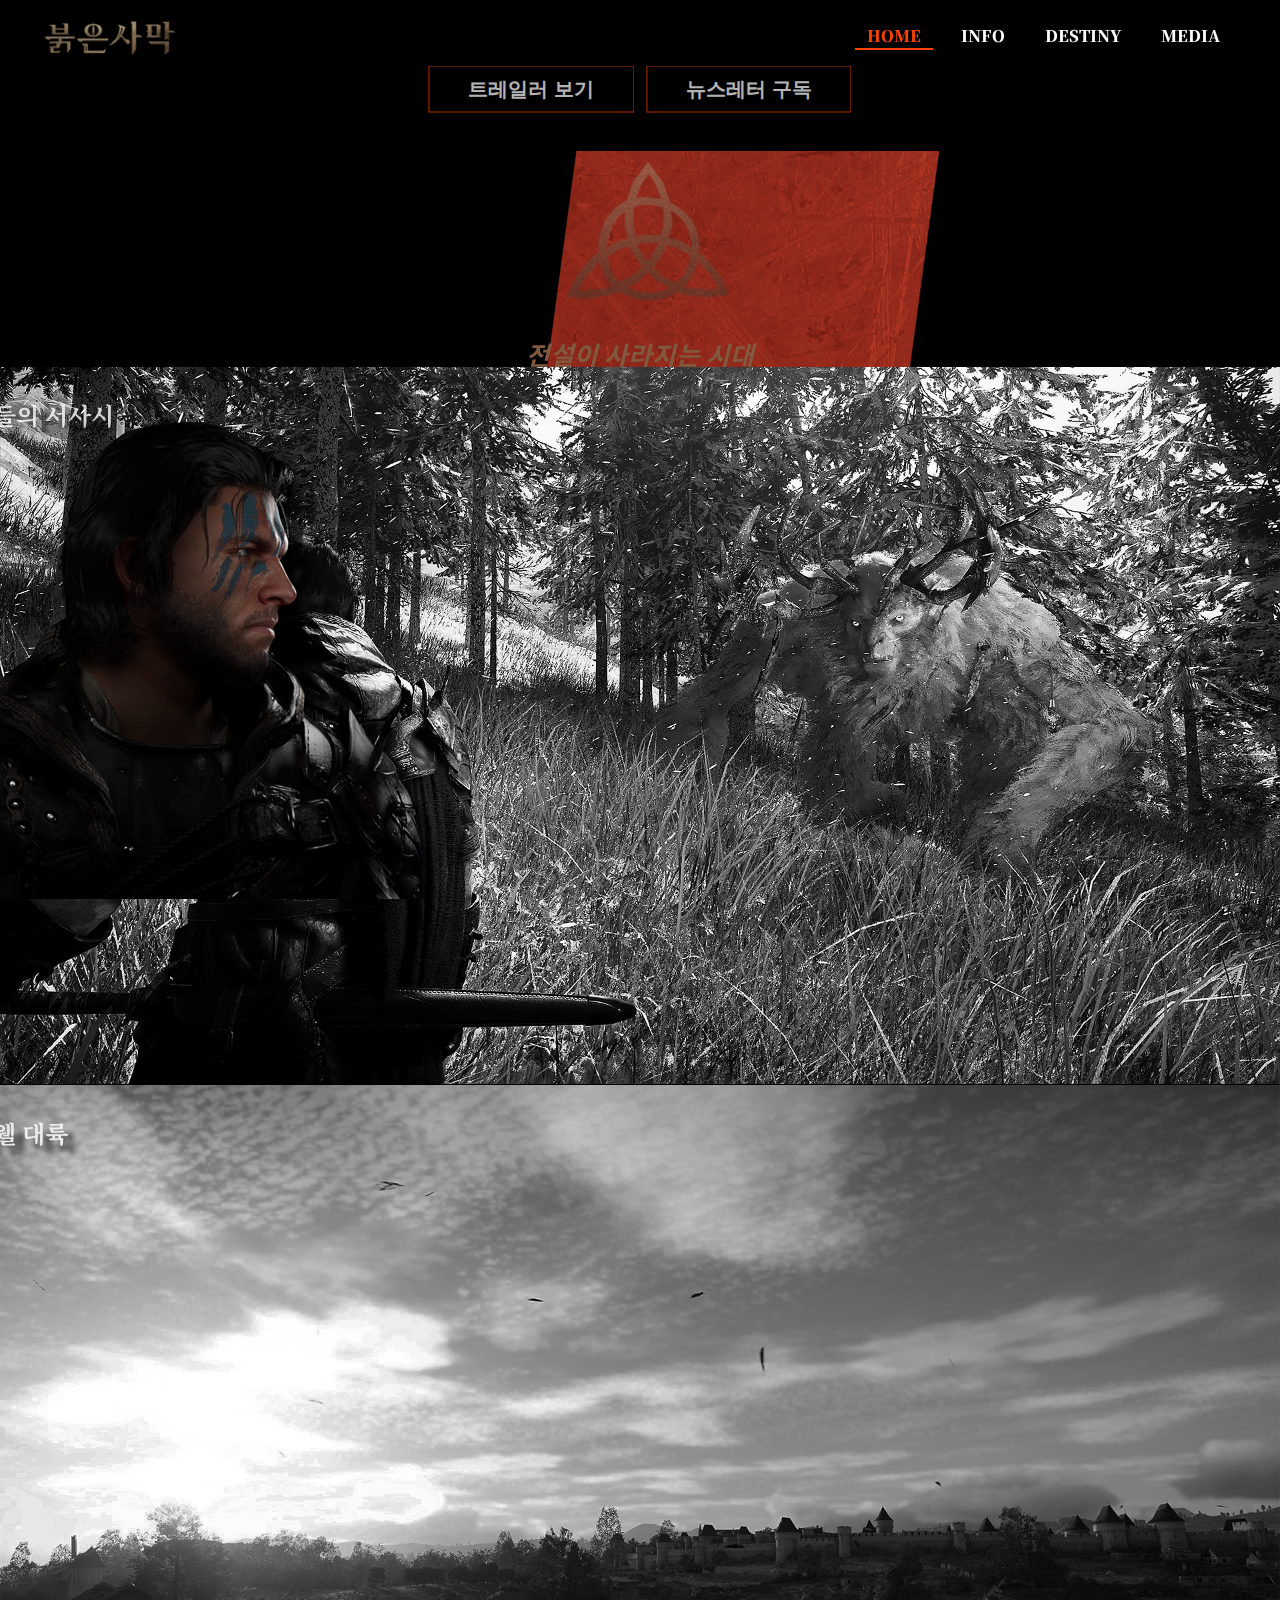
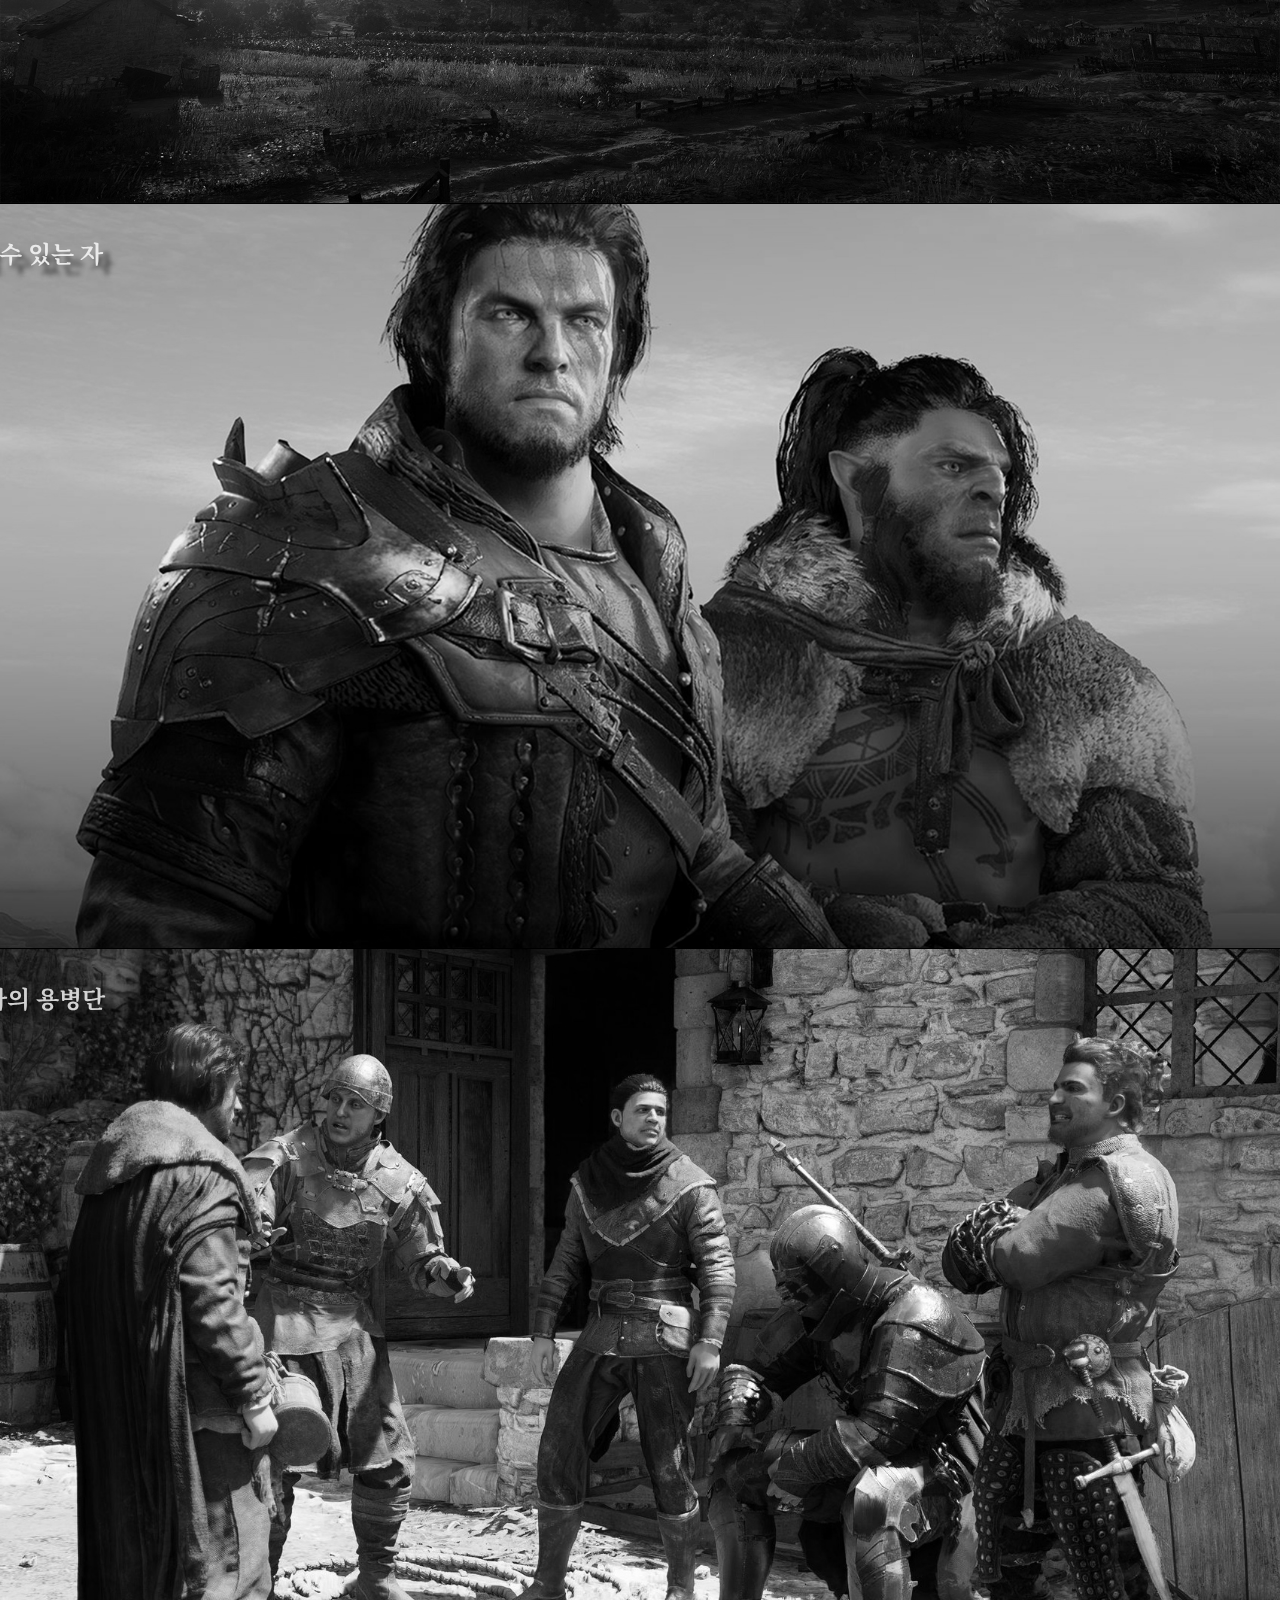
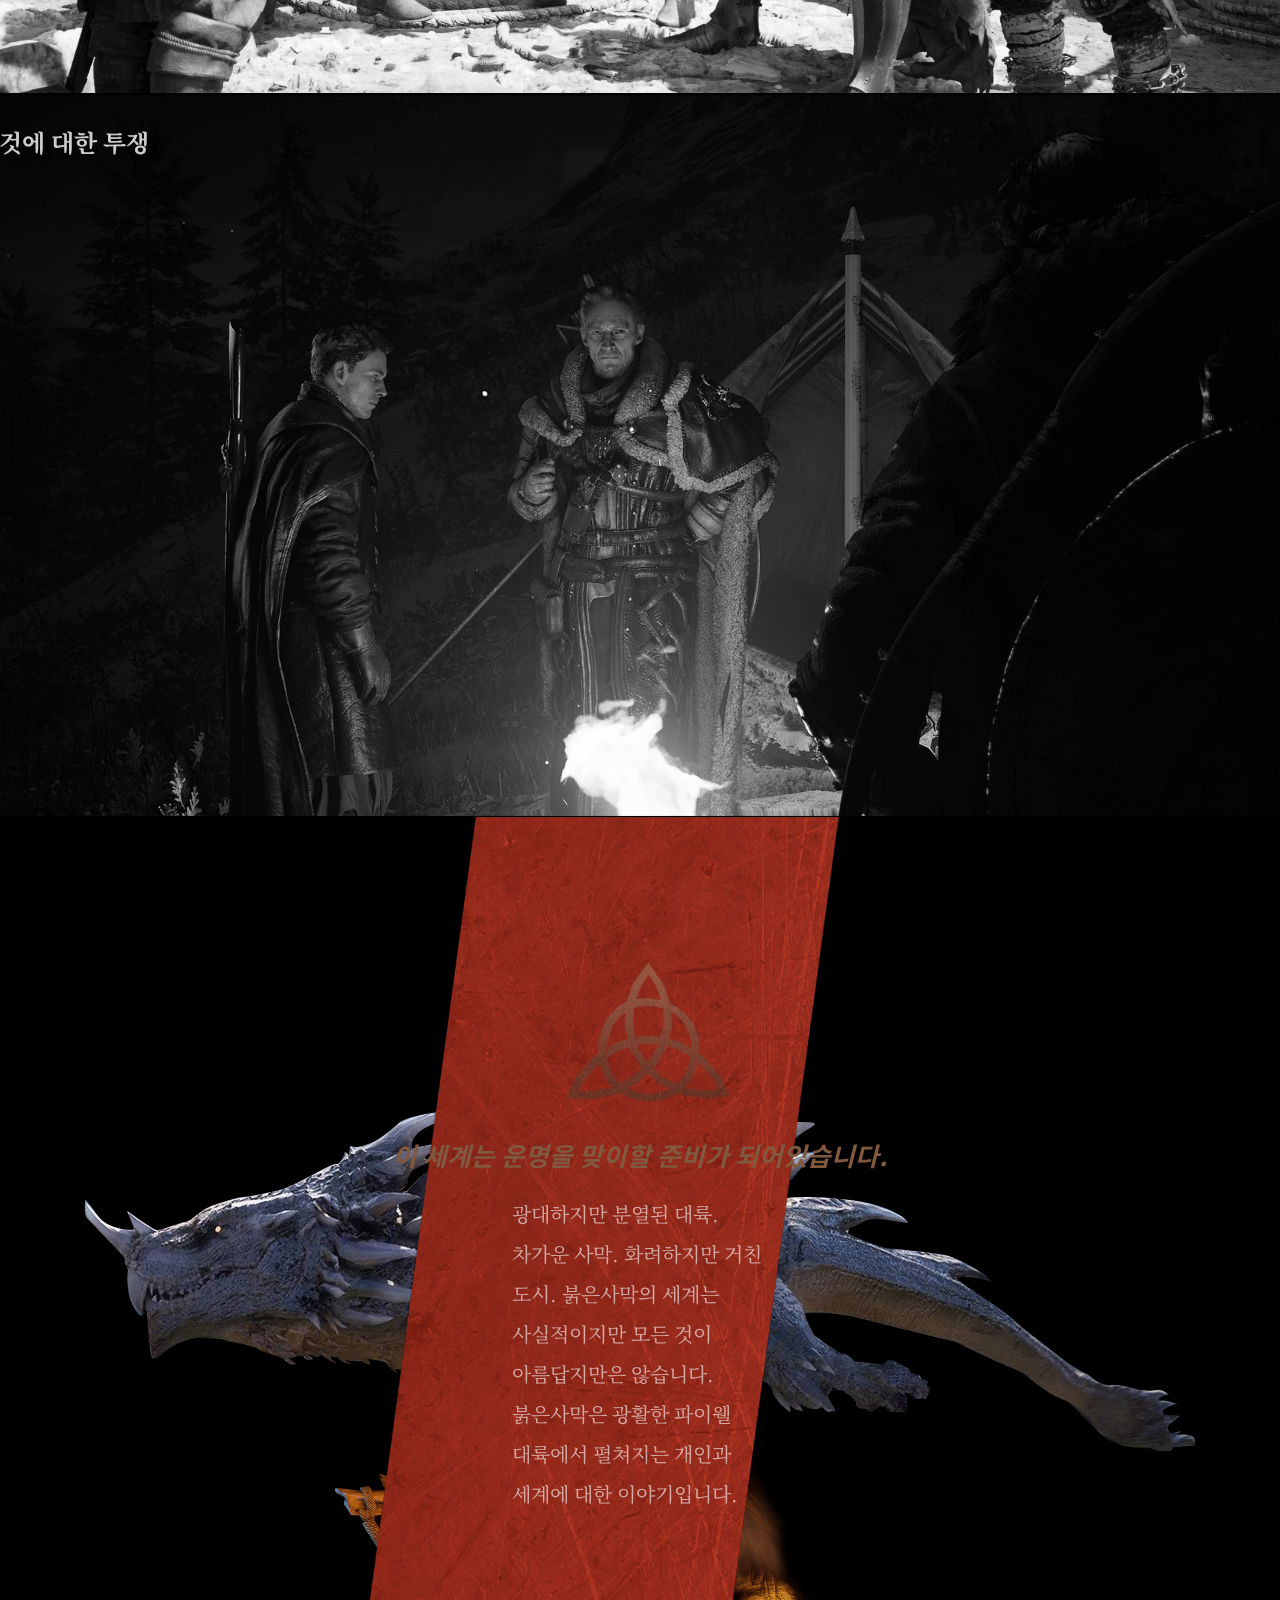
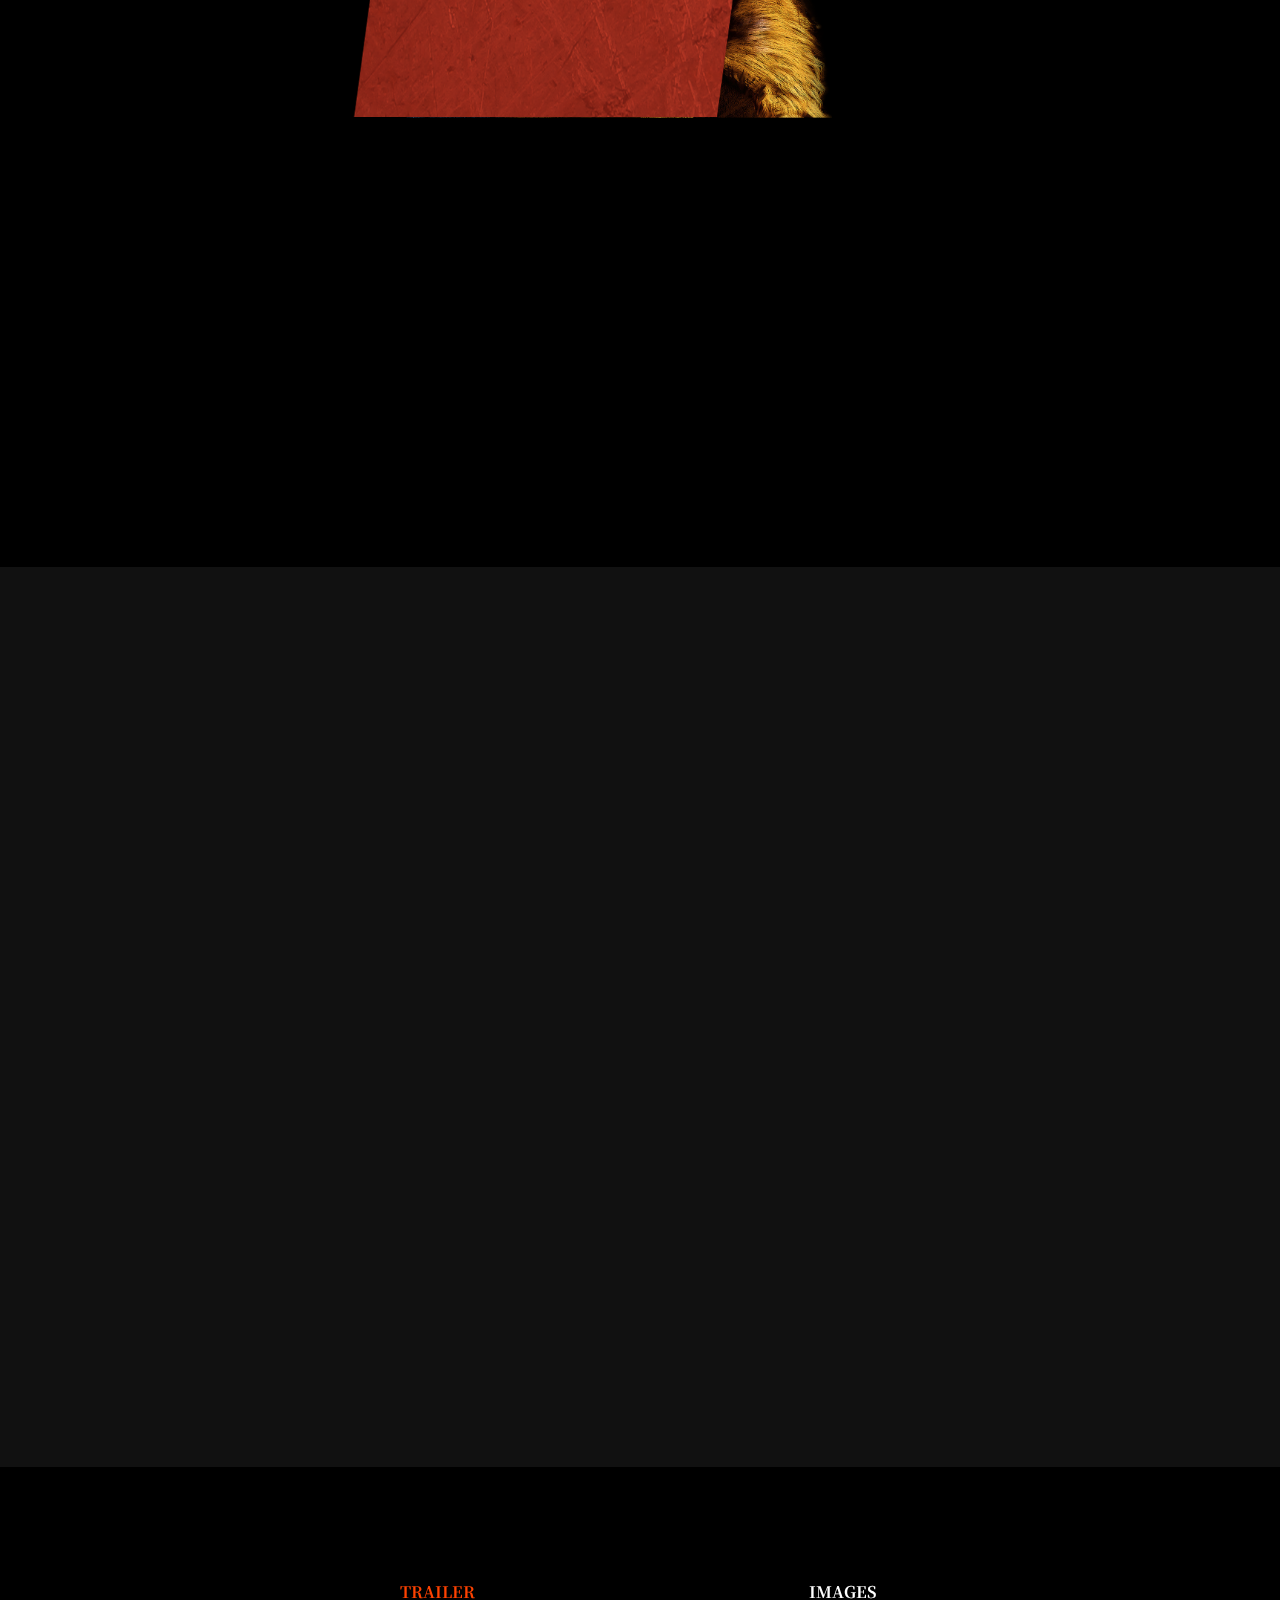
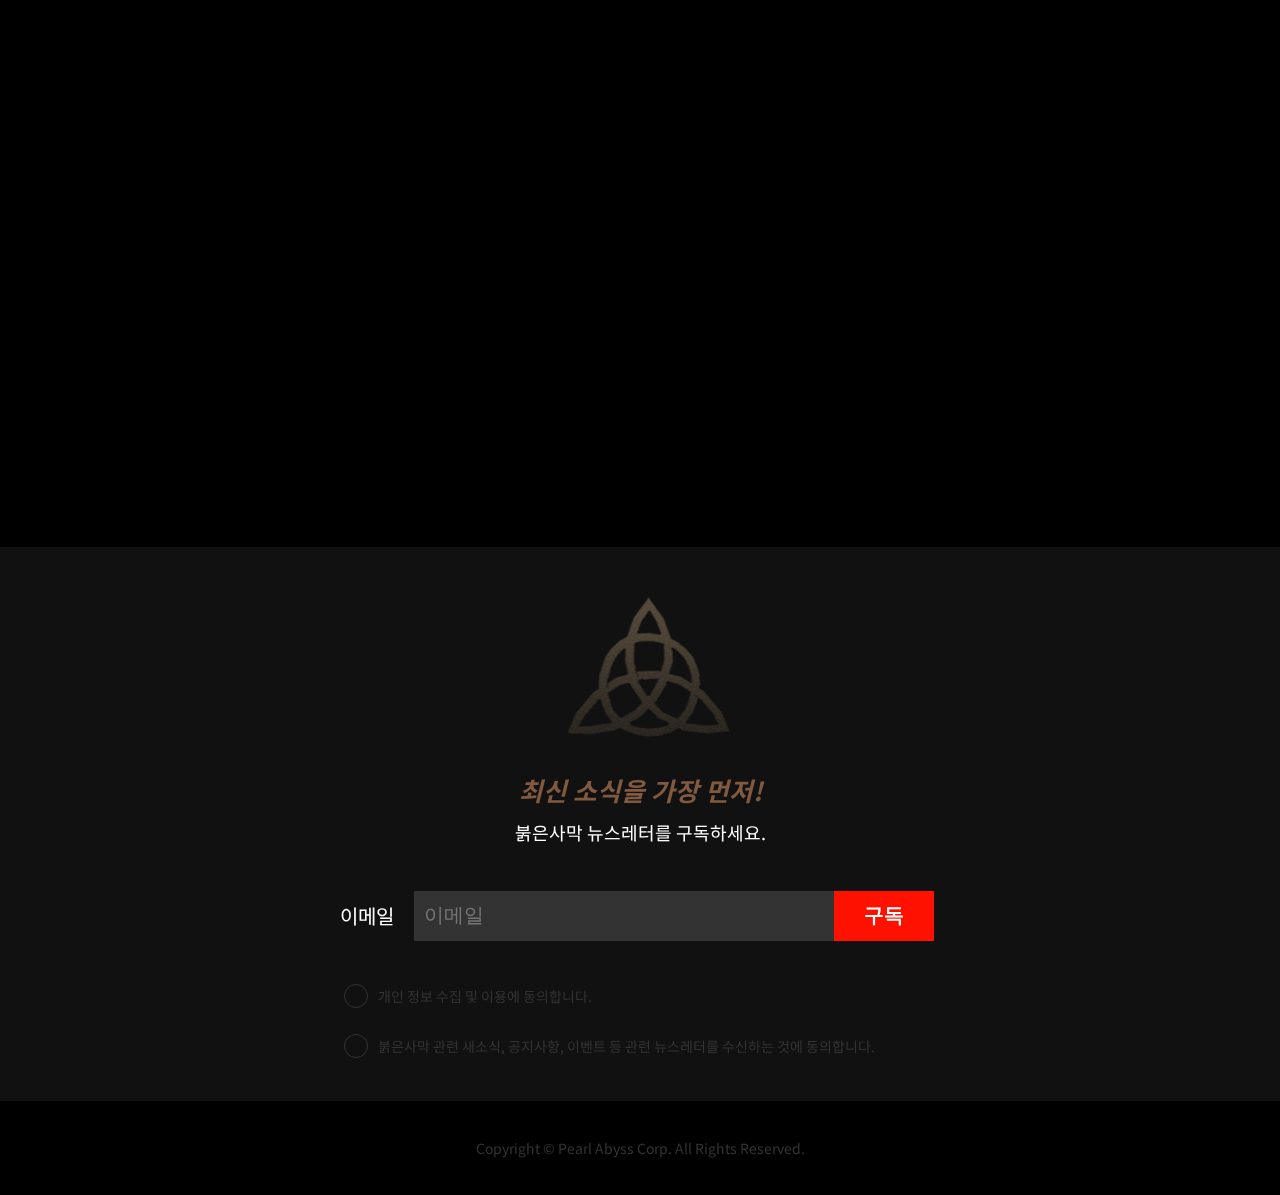
==== m_index.html @ 9a1550ad "Add files via upload" ====
<!DOCTYPE html>
<html lang="en">
<head>
  <meta charset="UTF-8">
  <meta http-equiv="X-UA-Compatible" content="IE=edge">
  <meta name="viewport" content="width=device-width, initial-scale=1.0">
  <title>Document</title>
  <link rel="stylesheet" href="css/reset.css" />
  <link rel="stylesheet" href="css/gamestyle.css">
  <link rel="stylesheet" href="css/slick.css">
  <script src="js/jquery-3.5.1.min.js"></script>
  <script src="js/slick.min.js"></script>
  <script src="js/mainsilde.js"></script>
</head>

<body>
  <nav id="navbar">
    <div class="inner mobile">
      <div class="navbar__logo">
        <img src="images/logo1.png" alt="">
      </div>
      <ul class="navbar__menu">
        <li class="navbar__menu__item active" data-link="#div1">HOME</li>
        <li class="navbar__menu__item" data-link="#wrapper">INFO</li>
        <li class="navbar__menu__item" data-link="#div2">DESTINY</li>
        <li class="navbar__menu__item" data-link="#div3">MEDIA</li>
      </ul>
    </div>
    <a href="javascript:click()" class="navbar__toggle">
      <span>메뉴</span>
    </a>
    <div class="nav_wall"></div>
  </nav>
  <section class="visual" id="div1">
    <div class="mainvideo_p">
    <video class="mainvideo" loop autoplay muted playsinline data-autoplay data-keepplaying>
      <source src="images/mainvideo.mp4" type="video/mp4" />
    </video>
    <div class="button_p">
      <button class="moviebutton"data-link="#movie">트레일러 보기</button>
      <button>뉴스레터 구독</button>
    </div>
  </div>
  </section>
  <section class="slide_section" id="wrapper">
    <div class="main_title">전설이 사라지는 시대</div>
  <div class="side_main">
    <img src="images/horizontalmain.png">
  </div>
  <div class="redwall01">
    <img src="images/red_wall01.png">
  </div>
  <ul class="slide wrapper">
    <li>
        <div class="slide_div">
          <div class="skewimage">
            <img src="images/mainvisual01.jpg">
            <span>처절한 용병들의 서사시</span>
          </div>
        </div>
    </li>
    <li>
        <div class="slide_div">
          <div class="skewimage">
            <img src="images/mainvisual02.jpg">
            <span>광대한 파이웰 대륙</span>
          </div>
        </div>
    </li>
    <li>
      <div class="slide_div">
      <div class="skewimage">
        <img src="images/mainvisual04.jpg">
        <span>세상과 맞설 수 있는 자</span>
      </div>
      </div>
  </li>
  <li>
    <div class="slide_div">
      <div class="skewimage">
        <img src="images/mainvisual05.jpg">
        <span>나, 그리고 나의 용병단</span>
      </div>
    </div>
</li>
<li>
  <div class="slide_div">
    <div class="skewimage">
      <img src="images/mainvisual03.jpg">
      <span>만인의 모든 것에 대한 투쟁</span>
    </div>
  </div>
</li>
</ul>
  </section>
 
  <!-- <div class="wrapper" id="js-wrapper">
    <div class="main_title">전설이 사라지는 시대</div>
    <div class="side_main">
      <img src="images/horizontalmain.png">
    </div>
    <div class="redwall01">
      <img src="images/red_wall01.png">
    </div>
    <div class="sections" id="js-slideContainer">
      <section class="section">
        <div class="skewimage">
          <a><img src="images/mainvisual01.jpg"></a>
          <span>처절한 용병들의 서사시</span>
        </div>
        <span id="trigger--title1"></span>
      </section>
      <section class="section">
        <div class="skewimage">
          <a><img src="images/mainvisual02.jpg"></a>
          <span>광대한 파이웰 대륙</span>
        </div>
      </section>
      <section class="section">
        <div class="skewimage">
          <a><img src="images/mainvisual04.jpg"></a>
          <span>세상과 맞설 수 있는 자</span>
        </div>
      </section>
      <section class="section">
        <div class="skewimage">
          <a><img src="images/mainvisual05.jpg"></a>
          <span>나, 그리고 나의 용병단</span>
        </div>
      </section>
      <section class="section">
        <div class="skewimage">
          <a><img src="images/mainvisual03.jpg"></a>
          <span>만인의 모든 것에 대한 투쟁</span>
        </div>
      </section>
    </div>
  </div> -->
  <div id="div2">
    <div class="main_title">이 세계는 운명을 맞이할 준비가 되어있습니다.</div>
    <div class="sub_p">광대하지만 분열된 대륙. 차가운 사막. 화려하지만 거친 도시.
      붉은사막의 세계는 사실적이지만 모든 것이 아름답지만은 않습니다.
      붉은사막은 광활한 파이웰 대륙에서 펼쳐지는 개인과 세계에 대한 이야기입니다.
    </div>
    <div class="dragon">
      <img src="images/dragon.png" alt="">
    </div>
    <div class="mainvisual03">
      <img src="images/mainvisual03.png">
    </div>
    <div class="explosion">
      <img src="images/explosion.png">
    </div>
    <div class="redwall01">
      <img src="images/red_wall01.png">
    </div>
    <canvas id='canv'></canvas>
    
  </div>
  <div id="div3">
    <div class="main_banner"></div>
    <div class="main_youtube" id="movie">
      <iframe src="https://www.youtube.com/embed/tYQRBqqpV3M" title="YouTube video player" frameborder="0"
        allow="accelerometer; autoplay; clipboard-write; encrypted-media; gyroscope; picture-in-picture"
        allowfullscreen></iframe></iframe>
    </div>
    <div class="tab_p">
    <div class="tab">
      <button class="tablinks active" onclick="openTab(event, 'tab1')">TRAILER</button>
      <button class="tablinks" onclick="openTab(event, 'tab2')">IMAGES</button>
    </div>
    <div id="tab1" class="tabcontent" style="display: flex;">
      <div>
        <iframe src="https://www.youtube.com/embed/W4Fyv9s4g3M" title="YouTube video player" frameborder="0" allow="accelerometer; autoplay; clipboard-write; encrypted-media; gyroscope; picture-in-picture" allowfullscreen></iframe>
      </div>
      <div>
        <iframe src="https://www.youtube.com/embed/GxiHTuzZ6_w" title="YouTube video player" frameborder="0" allow="accelerometer; autoplay; clipboard-write; encrypted-media; gyroscope; picture-in-picture" allowfullscreen>
      </iframe>
      </div>
      <div>
        <iframe src="https://www.youtube.com/embed/kwATljh_Oik" title="YouTube video player" frameborder="0" allow="accelerometer; autoplay; clipboard-write; encrypted-media; gyroscope; picture-in-picture" allowfullscreen>
      </iframe></div>
    </div>
    <div id="tab2" class="tabcontent" style="display: none;">
      <div><img src="images/screen01.jpg" alt=""></div>
      <div><img src="images/screen02.jpg" alt=""></div>
      <div><img src="images/screen03.jpg" alt=""></div>
    </div>
  </div>
  </div>
  <section class="newsletter">
    <div class="news_flex">
        <div class="news_title_p">
            <h3 class="main_title">최신 소식을 가장 먼저!</h3>
            <p class="h3_desc">붉은사막 뉴스레터를 구독하세요.</p>
        </div>
        <form class="form_area">
          <div class="email">
              <span class="input_title">이메일</span>
              <input type="text" id="f_email" name="_email" class="input_text" value="" placeholder="이메일">
              <button>구독</button>
          </div>
            <div class="agree_p">
                <div class="agree_check">
                    <input type="checkbox" id="agree_1" name="agree_1" value="1" class="active">
                    <label for="agree_1">개인 정보 수집 및 이용에 동의합니다.</label>
                </div>
                <div class="agree_check agree_2">
                    <input type="checkbox" id="agree_2" name="agree_2" value="1" class="active">
                    <label for="agree_2">붉은사막 관련 새소식, 공지사항, 이벤트 등 관련 뉴스레터를 수신하는 것에 동의합니다.
                    </label>
                </div>
            </div>
        </form>
    </div>
</section>
  <footer>
    Copyright © Pearl Abyss Corp. All Rights Reserved.
  </footer>
  <!-- <script src="js/snow.js"></script> -->
  <script src="js/nav.js"></script>
  <script src="js/tab.js"></script>
  <!-- <script src="js/scrollanimation.js"></script> -->
</body>

</html>
---- css/gamestyle.css ----
@import url("https://fonts.googleapis.com/css2?family=Noto+Sans+KR:wght@300;400;500;700;900&family=Noto+Serif+KR:wght@200;300;400;500;600;700;900&display=swap");
* {
  box-sizing: border-box;
}
body,
html {
  font-size: 10px;
  height: 100%;
  font-family: "Noto Sans KR", sans-serif;
}
body {
  overflow-x: hidden;
  background: #000;
}

/* 비쥬얼부분 */
.visual {
  background: #000;
  overflow: hidden;
}
.button_p {
  position: absolute;
  bottom: 10%;
  left: 50%;
  transform: translate(-50%, -50%);
}
.button_p button {
  padding: 1rem 4rem;
  background: #000;
  border: none;
  color: #fff;
  font-size: 2rem;
  font-weight: 700;
  box-shadow: 0 0 0 1px #ff4200 inset;
  opacity: 0.7;
}
button + button {
  margin-left: 1rem;
}
.mainvideo_p {
  position: relative;
}
.mainvideo {
  width: 100%;
  height: 100%;
}
/* navbar */
#navbar {
  position: fixed;
  background: transparent;
  width: 100%;
  top: 0;
  padding: 2rem;
  font-weight: 900;
  color: #fff;
  font-family: "Noto Serif KR", serif;
  z-index: 100;
}
#navbar.navbar--dark {
  background: rgba(0, 0, 0, 0.9);
}
/* #navbar.navbar--dark img:nth-child(1) {
  transition: all 1s ease;
  opacity: 0;
}
#navbar.navbar--dark img:nth-child(2) {
  transition: all 1s ease;
  opacity: 1;
} */
#navbar .inner {
  display: flex;
  justify-content: space-between;
  align-items: center;
  max-width: 120rem;
  margin: 0 auto;
}
.navbar__logo {
  position: relative;
  top: -3rem;
}
.navbar__logo img {
  transition: all 1s ease;
  width: 14rem;
  position: absolute;
  top: 1rem;
}
.navbar__logo img:nth-child(2) {
  opacity: 0;
}
.navbar__menu {
  display: flex;
  font-size: 1.6rem;
  justify-content: center;
  align-items: center;
  z-index: 10;
}
.navbar__menu__item {
  position: relative;
  padding: 0.8rem 1.2rem;
  margin: 0 0.8rem;
  cursor: pointer;
  transition: all 1s ease-out;
}
.navbar__menu__item::after {
  content: "";
  display: block;
  position: absolute;
  width: 0%;
  height: 2px;
  left: 0;
  margin-top: 4px;
  transition: all 500ms ease-out;
}
.navbar__menu__item:hover {
  color: #ff4200;
}
.navbar__menu__item.active {
  color: #ff4200;
}
.navbar__menu__item.active::after,
.navbar__menu__item:hover:after {
  content: "";
  display: block;
  position: absolute;
  width: 100%;
  height: 2px;
  left: 0;
  margin-top: 4px;

  background: #ff4200;
}
.navbar__toggle {
  display: none;
}
.wrapper {
  position: relative;
  width: 100vw;
  height: 100%;
  overflow: hidden;
  perspective: 1000;
  margin: 0 !important;
}

.section {
  height: 100vh;
  width: calc(100% / 5);
  float: left;
  position: relative;
}
.section:nth-child(1) .skewimage {
  width: 40%;
  position: absolute;
  top: 30%;
  left: 50%;
  transform: translate(-50%, -50%);
}
.section:nth-child(2) .skewimage {
  width: 40%;
  top: 40%;
  left: 50%;
  transform: translate(-50%, -50%);
}
.section:nth-child(3) .skewimage {
  width: 45%;
  top: 32%;
  left: 40%;
  transform: translate(-50%, -50%);
}
.section:nth-child(4) .skewimage {
  width: 45%;
  top: 28%;
  left: 40%;
  transform: translate(-50%, -50%);
}
.section:nth-child(5) .skewimage {
  width: 45%;
  top: 38%;
  left: 40%;
  transform: translate(-50%, -50%);
}

.sections {
  width: 500%;
  height: 100%;
}
.section__title {
  position: absolute;
  top: 50%;
  left: 50%;
  transform: translate(-50%, -50%);
  font-size: 30px;
  color: #fff;
}
.main_title::before {
  position: relative;
  left: 50%;
  transform: translateX(-50%);
  content: "";
  display: block;
  width: 18rem;
  height: 15rem;
  background: url(../images/shape.png) 100% 100% no-repeat;
  margin-bottom: 4rem;
}
.main_title {
  position: relative;
  width: 100%;
  text-align: center;
  top: 15%;
  left: 50%;
  transform: translateX(-50%);
  font-size: 2vw;
  color: #81593f;
  font-weight: 700;
  font-style: italic;
}
.sub_p {
  position: relative;
  width: 20%;
  top: 18%;
  left: 50%;
  transform: translateX(-50%);
  font-size: 2rem;
  line-height: 2;
  color: #fff;
  opacity: 0.6;
  word-break: keep-all;
  font-family: "Noto Serif KR", serif;
}
.side_main {
  position: absolute;
  bottom: 0;
  left: 0;
  z-index: 3;
  pointer-events: none;
}
.side_main img {
  width: 40%;
  height: auto;
}
.skewimage {
  position: relative;
  box-shadow: 20px 20px 30px rgba(0, 0, 0, 0.6);
}
.skewimage span {
  position: absolute;
  top: 5%;
  left: -10%;
  color: #fff;
  font-size: 2.4rem;
  font-weight: 700;
  opacity: 0.8;
  text-shadow: 10px 10px 5px rgba(0, 0, 0, 0.8);
  z-index: 4;
  font-family: "Noto Serif KR", serif;
}
.skewimage a {
  width: 100%;
  height: 100%;
}
.skewimage a:hover img {
  filter: grayscale(0);
  transform: scale(1.1);
}
.skewimage img {
  width: 100%;
  filter: grayscale(1);
  transition: all 0.3s ease;
  z-index: 2;
}

.dragon img {
  position: absolute;
  top: 20%;
  left: 50%;
  transform: translateX(-50%);
  z-index: -2;
}
.explosion img {
  position: absolute;
  width: 40%;
  top: 0%;
  left: 50%;
  transform: translateX(-50%);
  z-index: -3;
  mix-blend-mode: screen;
  opacity: 0;
}
#canv {
  position: absolute;
  top: 0;
  left: 0;
  width: 100%;
  height: 100%;
  z-index: 3;
}
#div2 {
  position: relative;
  width: 100vw;
  height: 100vh;
}

.mainvisual03 {
  position: absolute;
  bottom: -2px;
  left: 50%;
  transform: translateX(-50%);
  z-index: -2;
}
.mainvisual03 img {
  width: 80%;
  transform-origin: center bottom;
}

.redwall01 {
  position: absolute;
  top: 0;
  left: -3.1%;
  z-index: -1;
}
.redwall01 img {
  width: 100vw;
  height: 100vh;
}
#div2 .redwall01 {
  left: -12.6%;
}
.main_banner {
  display: block;
  width: 100%;
  height: 45rem;
  opacity: 0;
  background-color: #342817;
  background-image: url(../images/mainbanner.jpg);
  background-repeat: no-repeat;
  background-position: center center;
  background-size: auto 100%;
}
.main_youtube {
  width: 100vw;
  height: 100vh;
  display: flex;
  justify-content: center;
  align-items: center;
  background: #111;
}
.main_youtube iframe {
  width: 56vw;
  height: 31.5vw;
}
.tab_p {
  padding: 10rem 0 20rem;
}
.tab {
  display: flex;
  width: 100%;
  max-width: 80rem;
  margin: 0 auto;
  height: 50px;
}

.tablinks {
  width: 50%;
  height: 100%;
  border: none;
  outline: none;
  font-size: 16px;
  font-weight: bold;
  color: #fff;
  background: transparent;
  font-family: "Noto Serif KR", serif;
}

.tablinks.active {
  color: #ff4200;
}
.tabcontent {
  display: flex;
  justify-content: center;
  align-items: center;
  margin-top: 10rem;
}
.tabcontent div {
  width: 30vw;
  height: 18vw;
}
.tabcontent div + div {
  margin-left: 2rem;
}
.tabcontent div iframe {
  width: 100%;
  height: 100%;
}
.tabcontent div img {
  width: 100%;
}
footer {
  display: flex;
  justify-content: center;
  align-self: center;
  width: 100%;
  font-size: 1.4rem;
  color: #333;
  padding: 4rem;
}
.newsletter {
  background: #111;
  padding: 4rem;
}
.news_flex {
  display: flex;
  flex-direction: column;
  justify-content: center;
  align-items: center;
}
.news_title_p .h3_desc {
  margin: 20px 0 50px;
  font-size: 18px;
  color: #fff;
  text-align: center;
}
.news_title {
  font-size: 4rem;
  color: #fff;
}
.form_area {
  display: flex;
  flex-direction: column;
  width: 100%;
  max-width: 60rem;
}
.form_area .email {
  display: flex;
  width: 100%;
  max-width: 60rem;
  justify-content: flex-start;
  align-items: center;
}
.email .input_title {
  font-size: 2rem;
  margin-right: 2rem;
  color: #fff;
}
.email input {
  width: 70%;
  height: 5rem;
  background: #333;
  border: none;
  font-size: 2rem;
  padding: 1rem;
}
.email button {
  height: 5rem;
  background: #ff1100;
  color: #fff;
  font-size: 2rem;
  font-weight: 700;
  padding: 1rem 3rem;
  border: none;
}
.agree_p {
  display: flex;
  margin-top: 2rem;
  width: 60rem;
  flex-direction: column;
  justify-content: center;
  align-items: flex-start;
}
.agree_line {
  position: relative;
  margin-top: 1.5rem;
  font-size: 14px;
  color: #666;
}
.agree_2 {
  white-space: nowrap;
}
input {
  appearance: none;
  -webkit-appearance: none;
  -webkit-border-radius: 0;
}
.agree_check {
  display: flex;
  align-items: center;
  width: 100%;
  font-size: 1.4rem;
  margin-top: 2rem;
}
.agree_check input {
  position: relative;
  width: 24px;
  height: 24px;
  border-radius: 20px;
  border: 1px solid #333;
  margin-right: 1rem;
  flex-shrink: 0;
}
.agree_check > input:checked {
  border: none;
  background: url(../images/survey_agree.svg) #0d4619 no-repeat 50% 50%/14px
    14px;
}
.agree_check label {
  font-size: 1.4rem;
  word-break: keep-all;
  margin-right: 1rem;
  color: #333;
}
.agree_check > input:checked + label {
  color: #0d4619;
}
@media screen and (max-width: 450px) {
  body {
    overflow-x: hidden;
    min-height: 100%;
  }
  #navbar {
    width: 100%;
    padding: 0;
  }
  .inner {
    width: 100%;

    flex-direction: column;
    justify-content: flex-start;
  }
  .navbar__logo {
    position: absolute;
    top: 1rem;
    left: 0;
  }
  .navbar__logo img {
    width: 10rem;
    top: 1rem;
    left: 1rem;
    z-index: 100;
  }
  .navbar__menu__item {
    padding: 2rem 1.2rem;
  }
  /* .navbar__menu::before {
    content: "";
    display: block;
    width: 100vw;
    height: 100vh;
    position: absolute;
    top: 0;
    left: 0;
    background: rgba(0, 0, 0, 0.8);
  } */
  .navbar__menu {
    width: 100%;
    height: 7rem;
    flex-direction: column;
    opacity: 0;
    font-size: 1.4rem;
    visibility: hidden;
    transition: all 0.3s ease-out;
  }
  .navbar__menu.active {
    padding: 4rem 0;
    opacity: 1;
    margin-top: 0rem;
    height: 60vh;
    visibility: visible;
    background: #000;
  }
  .navbar__toggle {
    display: block;
    position: absolute;
    top: 1rem;
    right: 1rem;
    display: flex;
    width: 40px;
    height: 40px;
    justify-content: center;
    align-self: center;
    z-index: 100;
  }
  .navbar__toggle.open span {
    background: rgba(160, 143, 113, 0);
  }
  .navbar__toggle > span {
    display: block;
    position: absolute;
    top: 50%;
    transform: translateY(-50%);
    width: 70%;
    margin: 0 auto;
    height: 5px;
    background: #a08f71;
    color: transparent;
  }
  .navbar__toggle > span::before,
  .navbar__toggle > span::after {
    position: absolute;
    top: 0;
    left: 0;
    content: "";
    display: block;
    width: 100%;
    margin: 0 auto;
    height: 5px;
    background: #a08f71;
  }
  .navbar__toggle > span::before {
    top: -10px;
  }
  .navbar__toggle > span::after {
    top: 10px;
  }
  .navbar__toggle.open > span::before {
    top: 0;
    transform: rotate(45deg);
  }
  .navbar__toggle.open > span::after {
    top: 0;
    transform: rotate(-45deg);
  }
  .nav_wall {
    position: absolute;
    top: 0;
    left: 0;
    width: 100vw;
    height: 0;
    background: rgba(0, 0, 0, 0.8);
    opacity: 0;
  }
  .nav_wall.active {
    height: 100vh;
    opacity: 1;
  }
  .scr_hidden {
    height: 100%;
    min-height: 100%;
    overflow: hidden !important;
    touch-action: none;
  }
  .scr_hidden {
    scrollbar-width: none;
    -ms-overflow-style: none;
  }
  .scr_hidden::-webkit-scrollbar {
    display: none;
  }
  .visual {
    width: 100vw;
    height: 100vh;
  }
  .mainvideo {
    position: relative;
    left: -145%;
    width: auto;
    height: 100vh;
    overflow: hidden;
    margin-bottom: 4em;
  }
  .button_p {
    display: flex;
    width: 96%;
    left: 50%;
    bottom: 10%;
    margin: 0 auto;

    transform: translate(-50%, 0);
  }
  .button_p button {
    font-size: 1.4rem;
  }
  .side_main img {
    margin-left: -0rem;
    width: 100%;
  }
  .main_title::before {
    width: 9rem;
    height: 7.5rem;
    background-size: cover;
    margin-bottom: 2rem;
  }
  .section:nth-child(1) .skewimage {
    height: 60%;
    width: 80%;
    top: 20%;
  }
  .section:nth-child(2) .skewimage {
    height: 60%;
    width: 80%;
    top: 30%;
  }
  .section:nth-child(3) .skewimage {
    height: 60%;
    width: 80%;
    top: 18%;
  }
  .section:nth-child(4) .skewimage {
    height: 60%;
    width: 80%;
    top: 25%;
  }
  .section:nth-child(5) .skewimage {
    height: 60%;
    width: 80%;
    top: 20%;
  }
  .skewimage img {
    filter: grayscale(0);
  }
  .section:nth-child(1) .skewimage img {
    height: 100%;
    object-fit: cover;
    object-position: -10rem;
  }
  .section:nth-child(2) .skewimage img {
    height: 100%;
    object-fit: cover;
    object-position: -0rem;
  }
  .section:nth-child(3) .skewimage img {
    height: 100%;
    object-fit: cover;
    object-position: -20rem;
  }
  .section:nth-child(4) .skewimage img {
    height: 100%;
    object-fit: cover;
    object-position: -40rem;
  }
  .section:nth-child(5) .skewimage img {
    height: 100%;
    object-fit: cover;
    object-position: -20rem;
  }
  .skewimage span {
    font-size: 1.6rem;
  }
  .main_title {
    padding: 1rem;
    font-size: 2.4rem;
    word-break: keep-all;
    line-height: 1.5;
  }
  #div2 {
    width: 100%;
    overflow-x: hidden;
  }
  #div2 .redwall01 {
    left: -126%;
  }
  .redwall01 {
    left: -100%;
  }
  .redwall01 img {
    width: 100rem;
  }
  .sub_p {
    font-size: 1.4rem;
    width: 60%;
  }
  #canv {
    display: none;
  }
  .mainvisual03 {
    overflow-x: hidden;
    width: 100%;
    height: 100%;
  }
  .mainvisual03 img {
    position: absolute;
    bottom: 0;
    left: -90%;
    width: 150%;
  }
  .dragon {
    display: none;
  }
  .explosion img {
    top: 20rem;
    width: 100%;
    height: auto;
  }
  .main_banner {
    width: 100%;
    height: 17.58%;
    margin-top: -1px;
  }
  .main_youtube {
    width: 100%;
    height: 50vh;
  }
  .main_youtube iframe {
    width: 100%;
    height: 63vw;
  }
  .tabcontent {
    flex-direction: column;
    justify-content: center;
    align-items: center;
    margin-top: 2rem;
  }
  .tabcontent div {
    width: 100vw;
    height: 60vw;
  }
  .tabcontent div + div {
    margin: 0;
  }
  footer {
    font-size: 1.2rem;
  }
  .newsletter {
    width: 100%;
    padding: 2rem;
  }
  .news_title_p .h3_desc {
    margin-top: 0rem;
  }
  .email .input_title {
    font-size: 1.4rem;
  }
  .email input {
    width: 60%;
  }
  .email button {
    padding: 1rem;
  }
  .agree_p {
    width: 100%;
  }
  .agree_2 {
    white-space: pre-wrap;
    align-items: flex-start;
  }
}
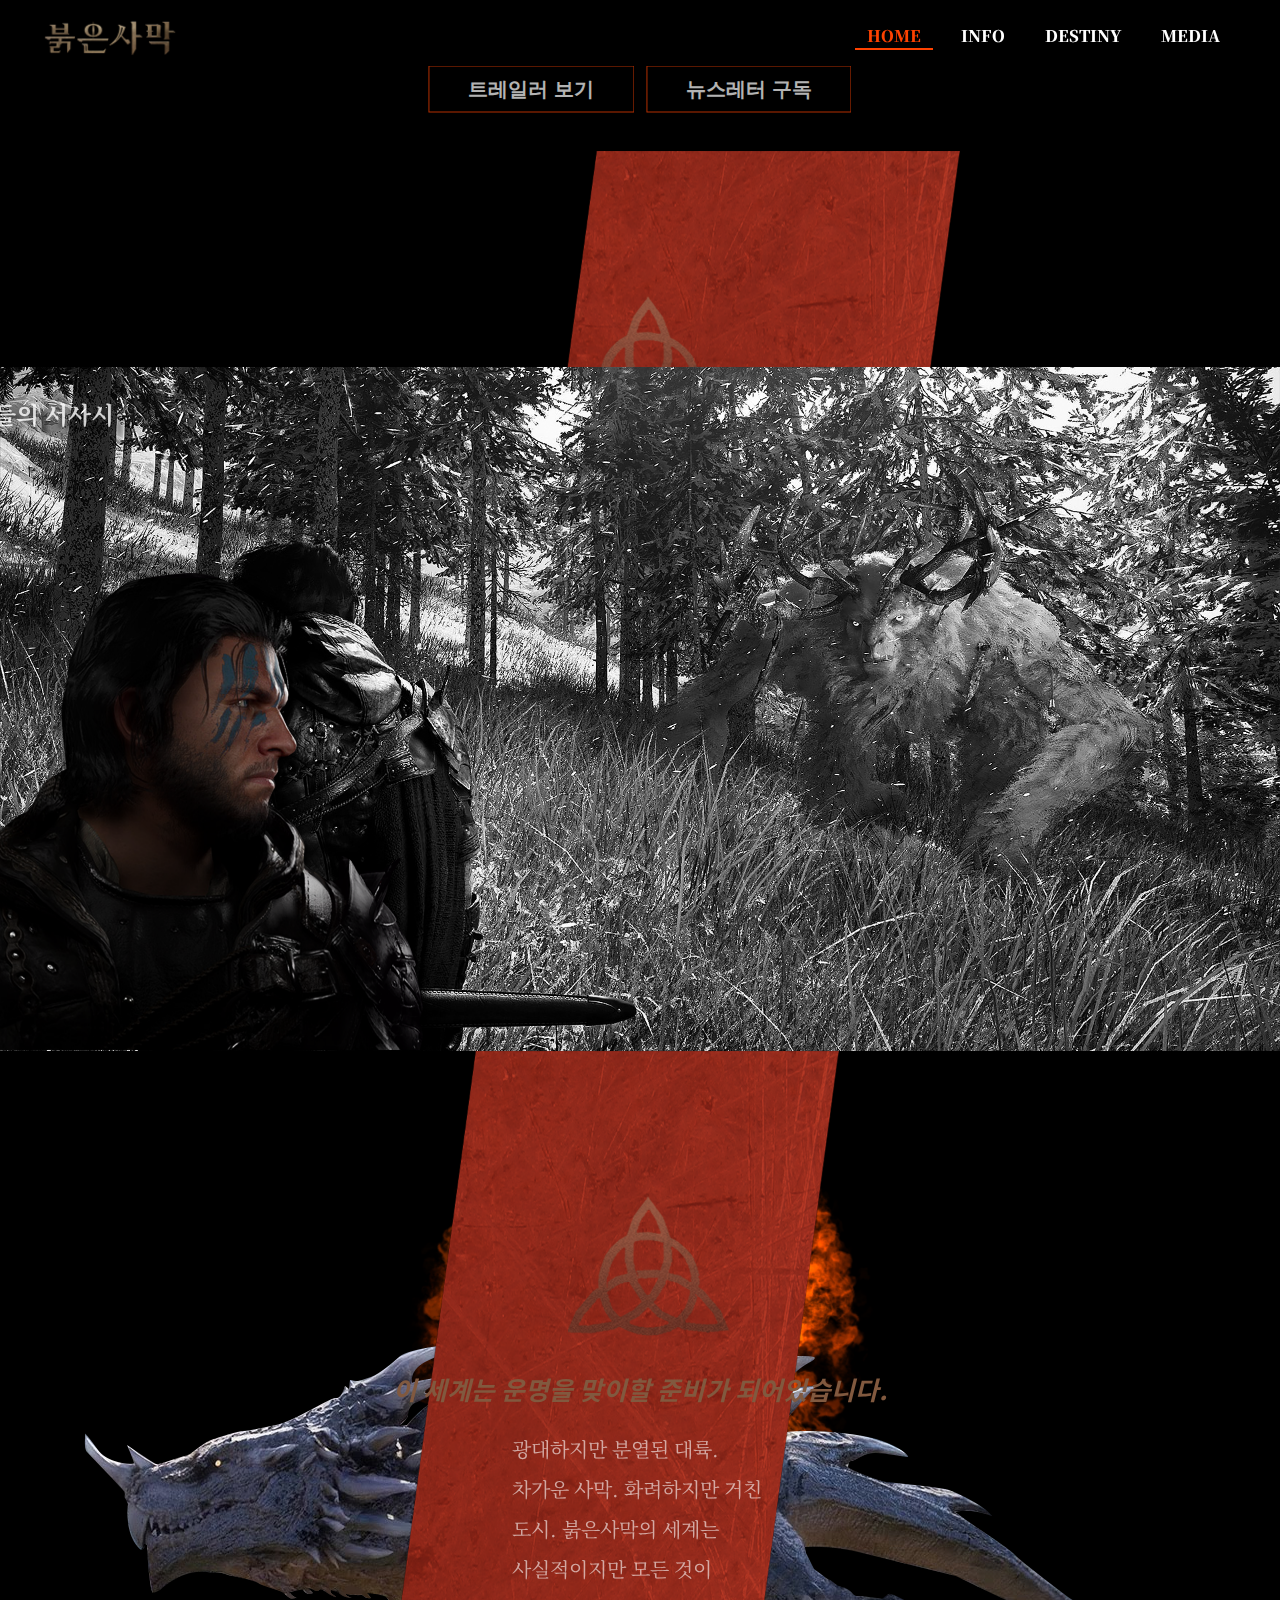
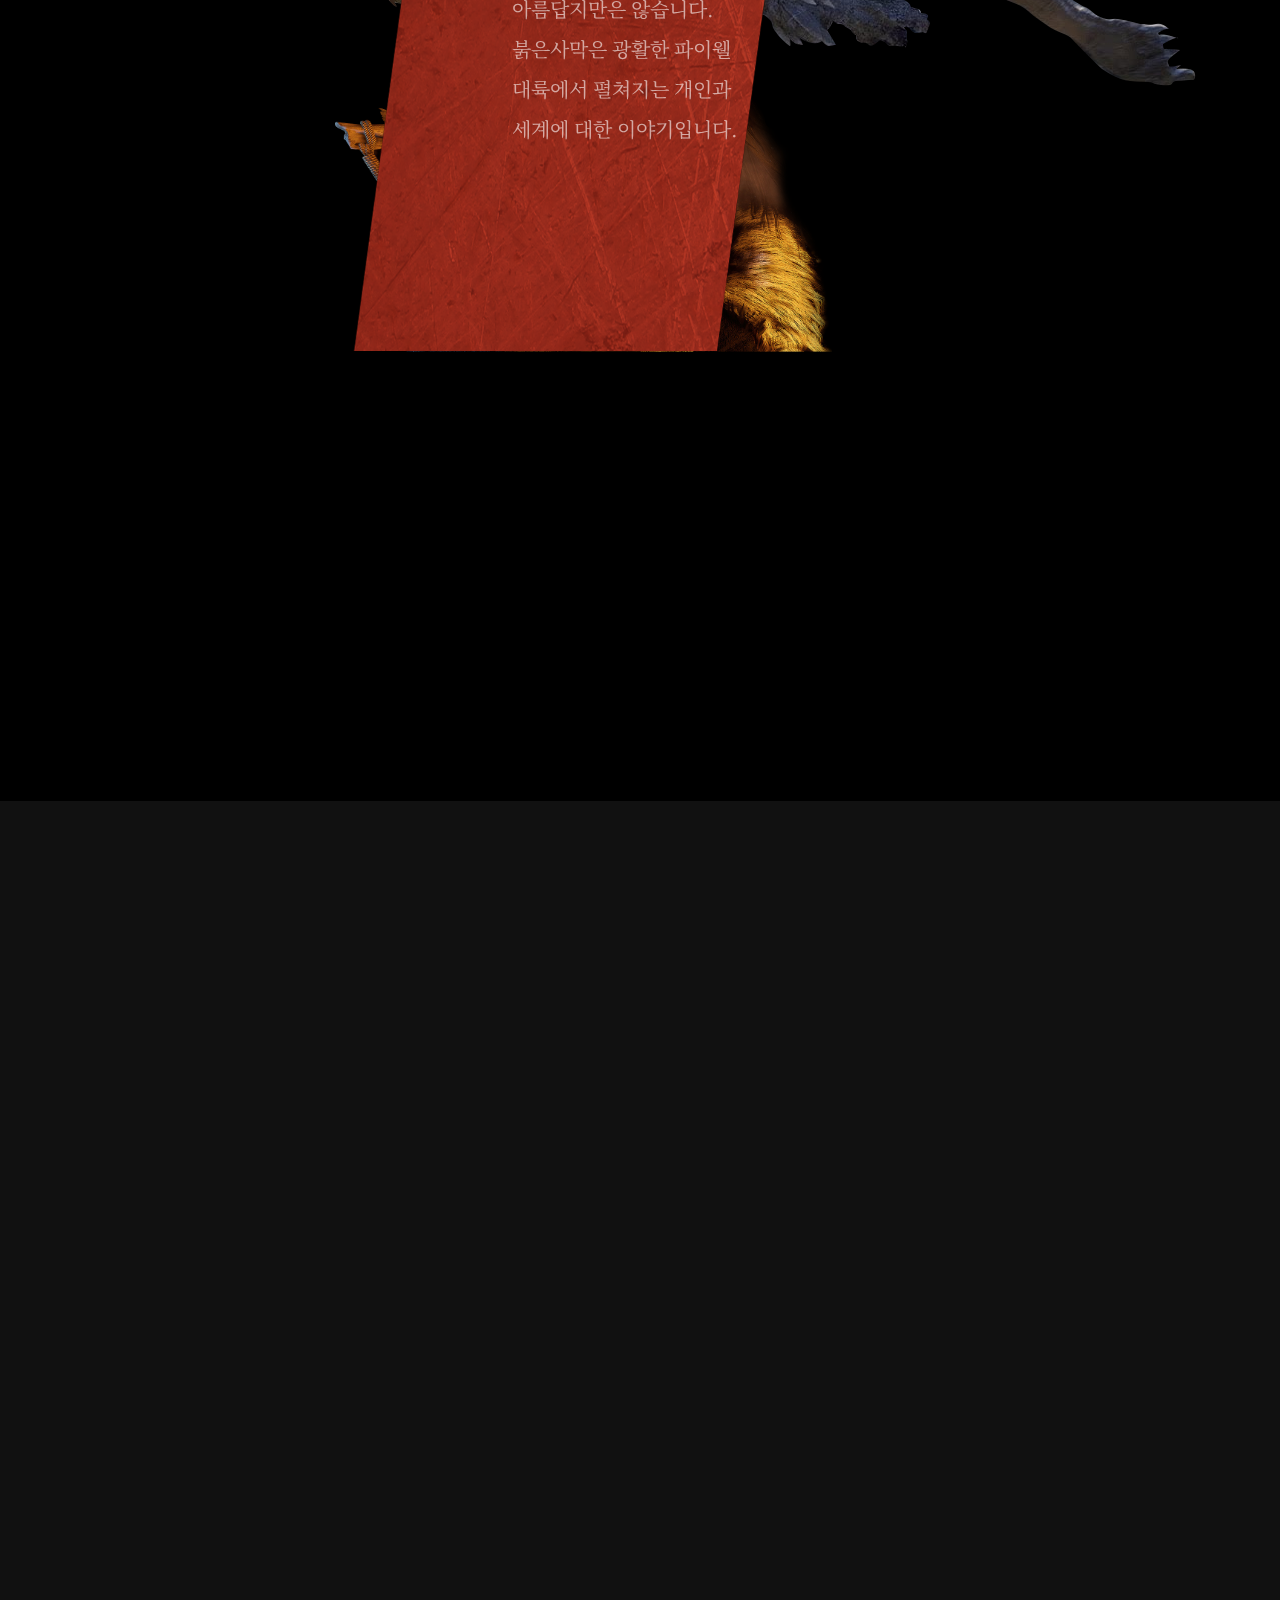
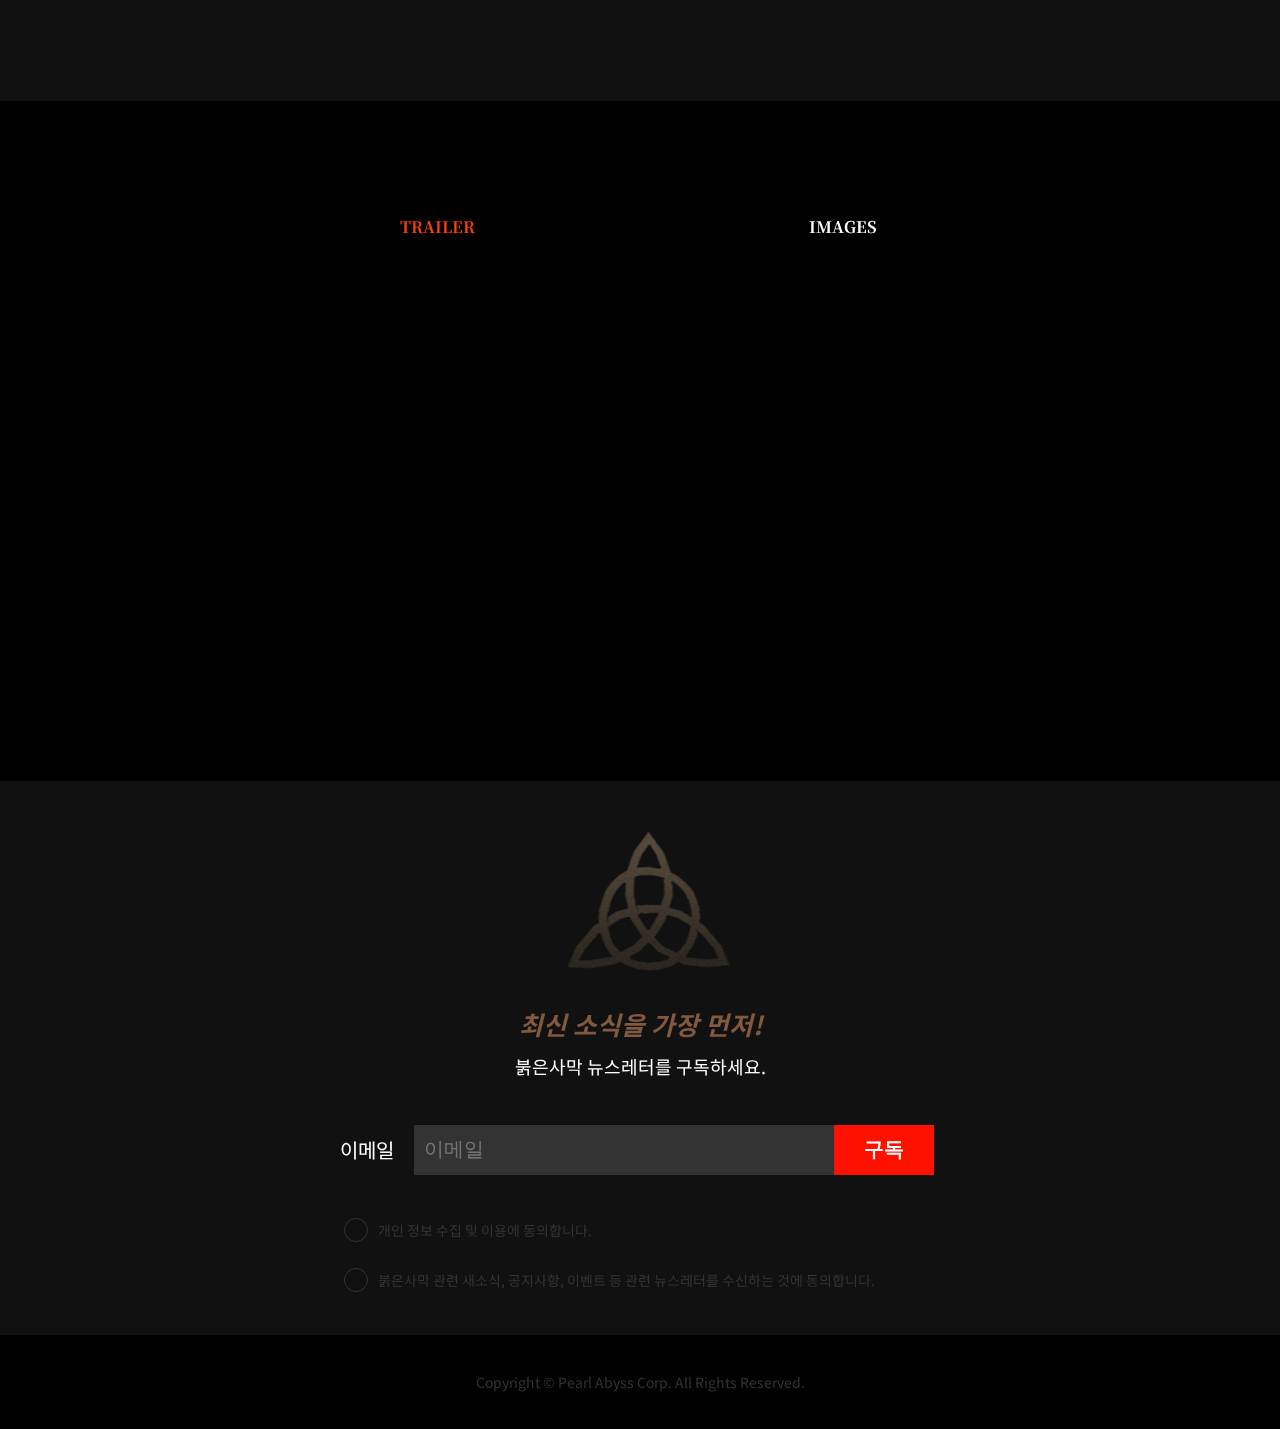
==== commit 834ac153: "Add files via upload" ====
--- a/m_index.html
+++ b/m_index.html
@@ -33,8 +33,8 @@
   </nav>
   <section class="visual" id="div1">
     <div class="mainvideo_p">
-    <video class="mainvideo" loop autoplay muted playsinline data-autoplay data-keepplaying>
-      <source src="images/mainvideo.mp4" type="video/mp4" />
+    <video class="m_mainvideo" loop autoplay muted playsinline data-autoplay data-keepplaying>
+      <source src="images/m_mainvideo.mp4" type="video/mp4" />
     </video>
     <div class="button_p">
       <button class="moviebutton"data-link="#movie">트레일러 보기</button>
--- a/css/gamestyle.css
+++ b/css/gamestyle.css
@@ -132,6 +132,7 @@
 .navbar__toggle {
   display: none;
 }
+
 .wrapper {
   position: relative;
   width: 100vw;
@@ -190,6 +191,12 @@
   transform: translate(-50%, -50%);
   font-size: 30px;
   color: #fff;
+}
+.slide_section {
+  position: relative;
+  width: 100%;
+  height: 100vh;
+  overflow-x: hidden;
 }
 .main_title::before {
   position: relative;
@@ -284,7 +291,7 @@
   transform: translateX(-50%);
   z-index: -3;
   mix-blend-mode: screen;
-  opacity: 0;
+  opacity: 1;
 }
 #canv {
   position: absolute;
@@ -678,55 +685,39 @@
     background-size: cover;
     margin-bottom: 2rem;
   }
-  .section:nth-child(1) .skewimage {
-    height: 60%;
+  .slide_div .skewimage {
     width: 80%;
-    top: 20%;
-  }
-  .section:nth-child(2) .skewimage {
-    height: 60%;
-    width: 80%;
-    top: 30%;
-  }
-  .section:nth-child(3) .skewimage {
-    height: 60%;
-    width: 80%;
-    top: 18%;
-  }
-  .section:nth-child(4) .skewimage {
-    height: 60%;
-    width: 80%;
-    top: 25%;
-  }
-  .section:nth-child(5) .skewimage {
-    height: 60%;
-    width: 80%;
-    top: 20%;
-  }
-  .skewimage img {
-    filter: grayscale(0);
-  }
-  .section:nth-child(1) .skewimage img {
+    height: 70vh;
+    margin: 0 auto;
+  }
+  .wrapper {
+    position: absolute !important;
+    top: 10%;
+    left: 0;
+    width: 100vw;
+    height: 100vh;
+  }
+  .wrapper li:nth-child(1) .skewimage img {
     height: 100%;
     object-fit: cover;
     object-position: -10rem;
   }
-  .section:nth-child(2) .skewimage img {
+  .wrapper li:nth-child(2) .skewimage img {
     height: 100%;
     object-fit: cover;
     object-position: -0rem;
   }
-  .section:nth-child(3) .skewimage img {
+  .wrapper li:nth-child(3) .skewimage img {
     height: 100%;
     object-fit: cover;
     object-position: -20rem;
   }
-  .section:nth-child(4) .skewimage img {
+  .wrapper li:nth-child(4) .skewimage img {
     height: 100%;
     object-fit: cover;
-    object-position: -40rem;
-  }
-  .section:nth-child(5) .skewimage img {
+    object-position: -30rem;
+  }
+  .wrapper li:nth-child(5) .skewimage img {
     height: 100%;
     object-fit: cover;
     object-position: -20rem;
@@ -740,6 +731,35 @@
     word-break: keep-all;
     line-height: 1.5;
   }
+  .slick-dots {
+    display: flex;
+    position: absolute;
+    bottom: 20%;
+    left: 50%;
+    transform: translateX(-50%);
+    z-index: 10;
+  }
+
+  .slick-dots li {
+    width: 15px;
+    height: 15px;
+  }
+  .slick-dots li + li {
+    margin-left: 1rem;
+  }
+  .slick-dots li button {
+    width: 100%;
+    height: 100%;
+    border-radius: 50%;
+    background: #fff;
+    border: 2px solid #333;
+    font-size: 0;
+    text-indent: -9999px;
+  }
+  .slick-dots li.slick-active button {
+    background: #ff1100;
+    border: none;
+  }
   #div2 {
     width: 100%;
     overflow-x: hidden;
@@ -768,7 +788,7 @@
   .mainvisual03 img {
     position: absolute;
     bottom: 0;
-    left: -90%;
+    left: -20%;
     width: 150%;
   }
   .dragon {
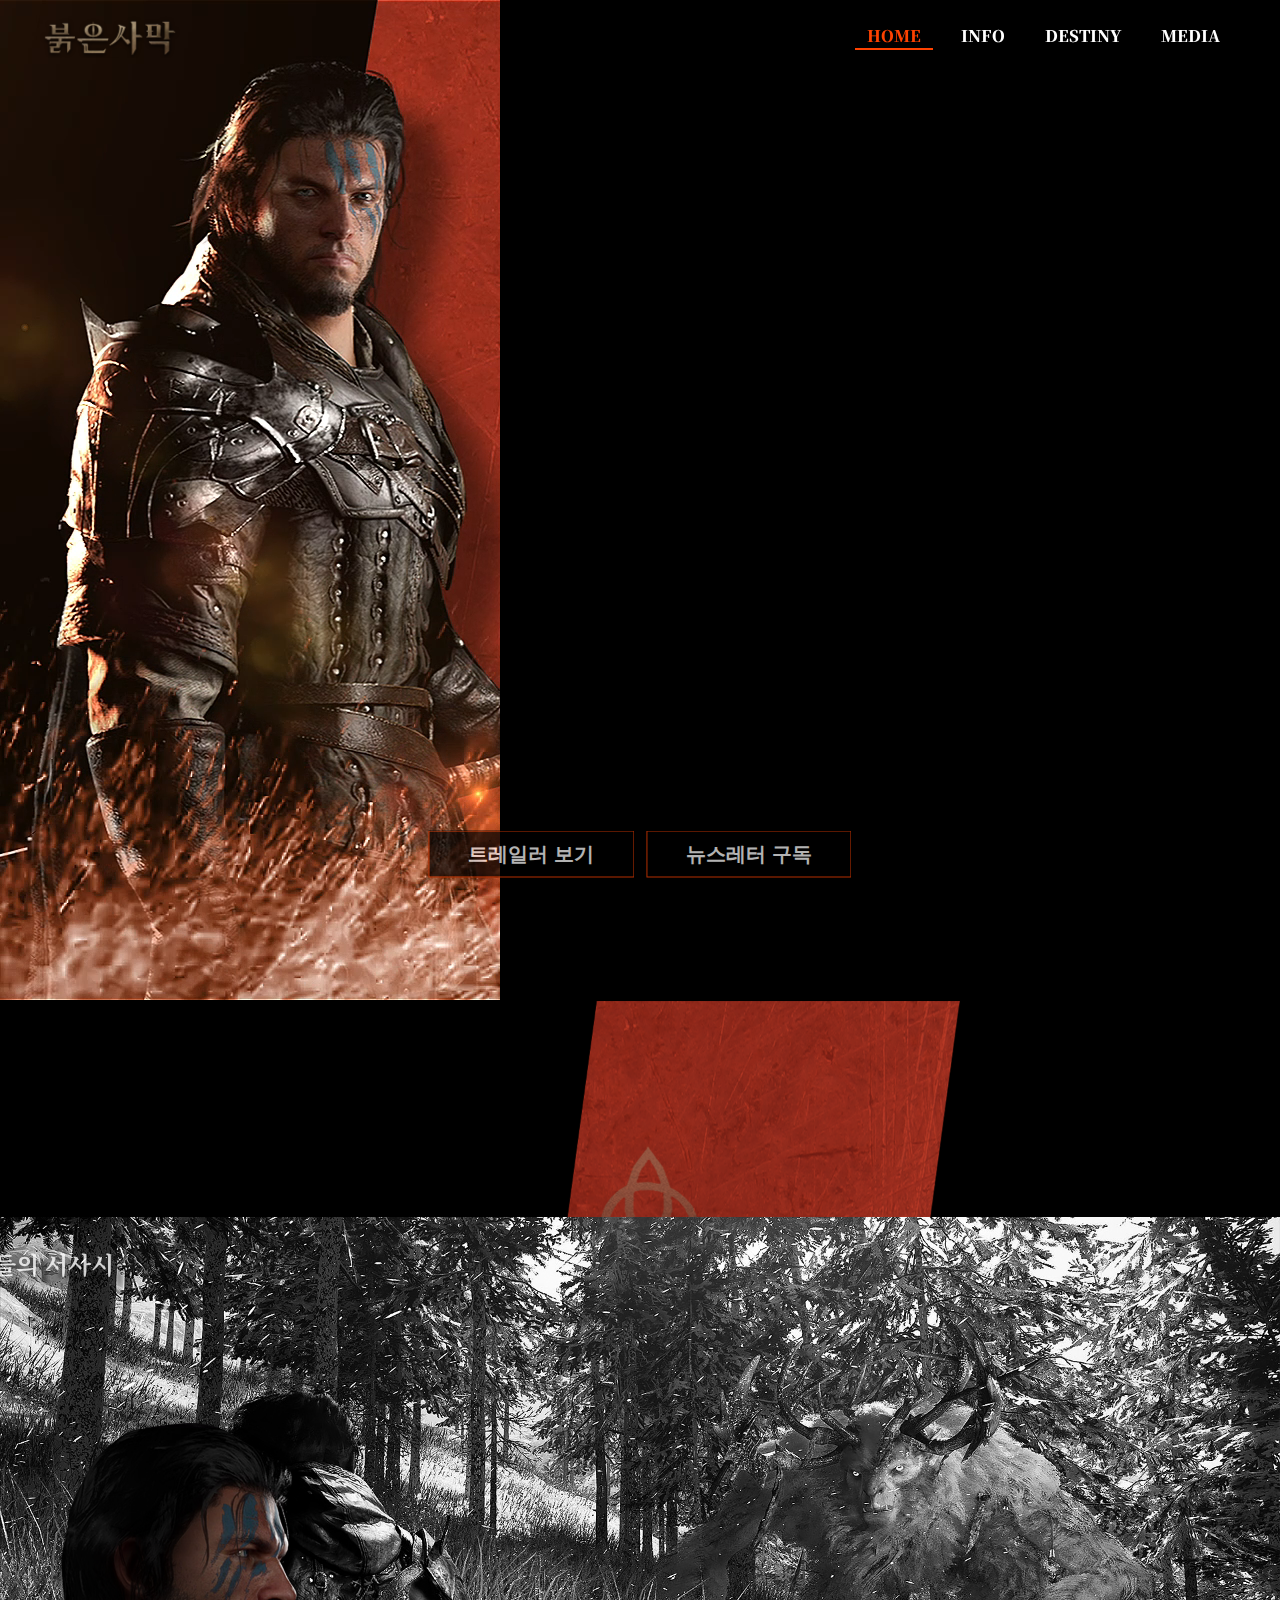
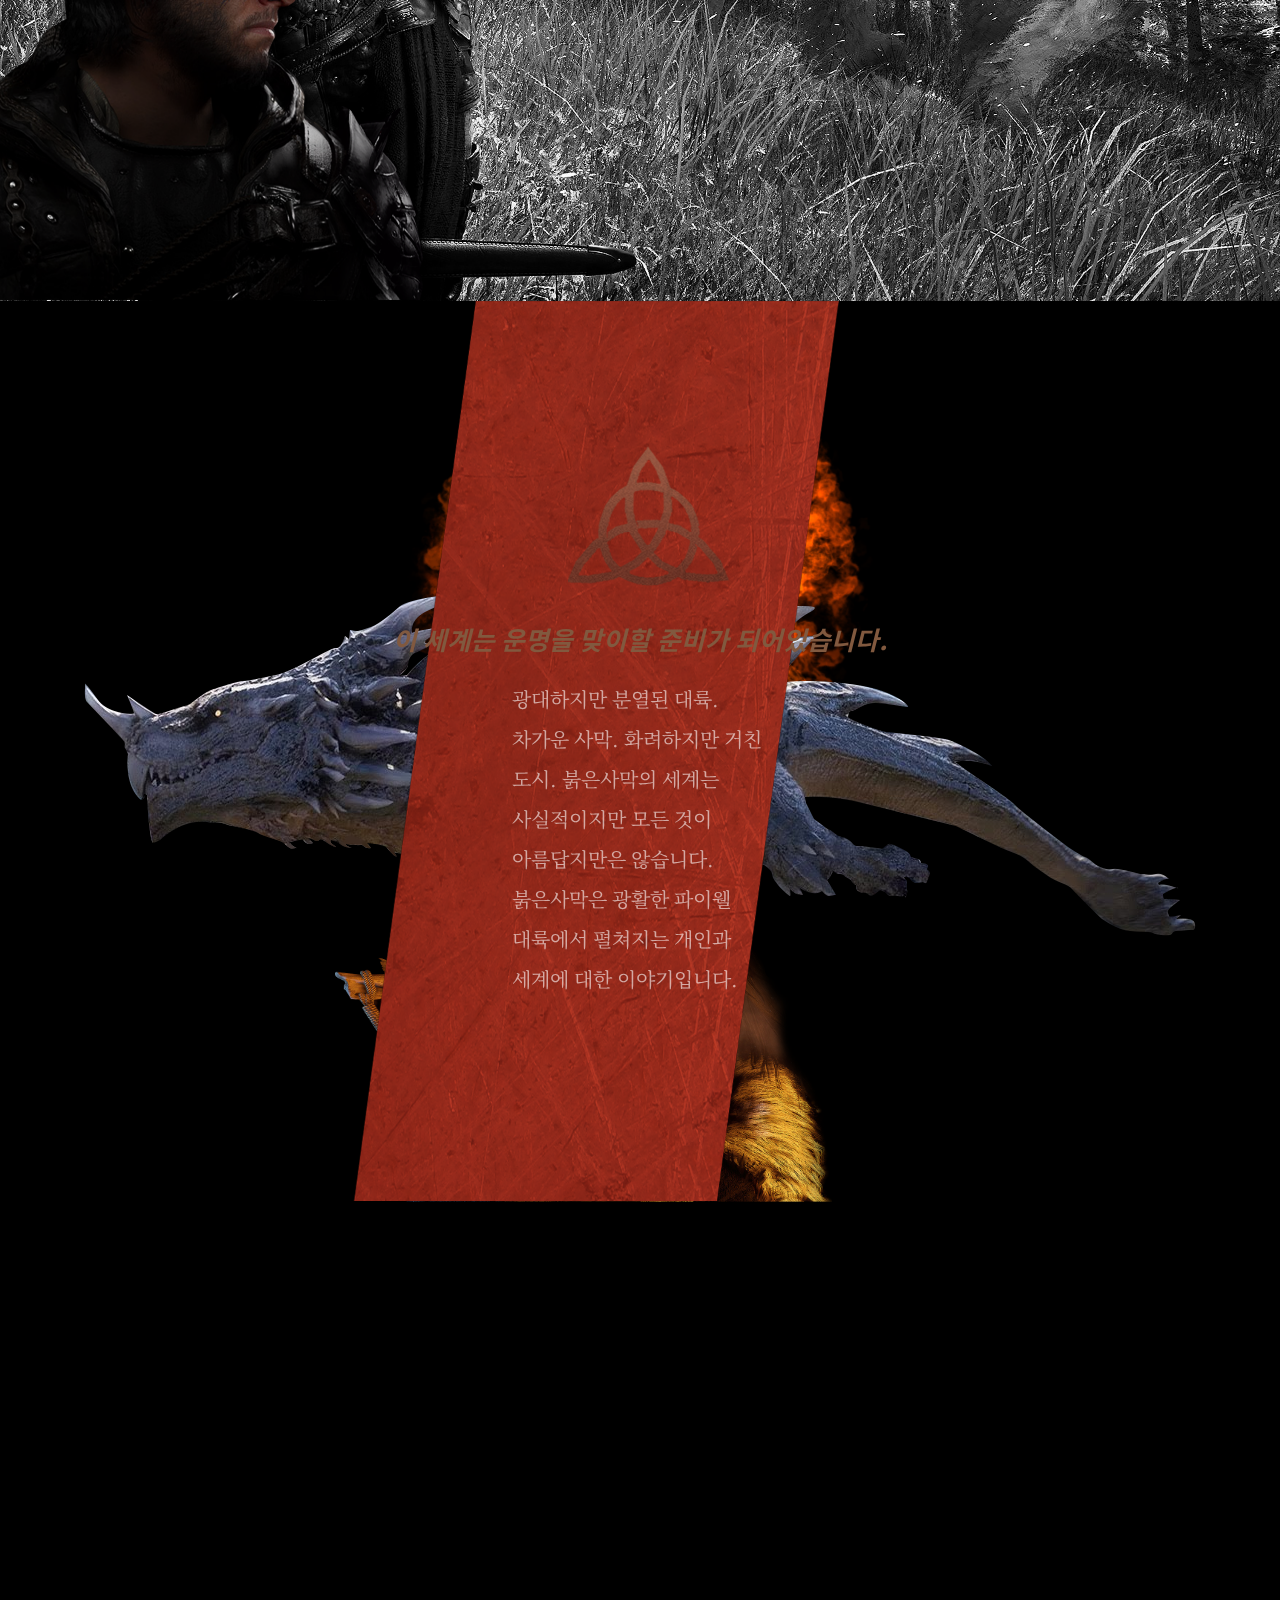
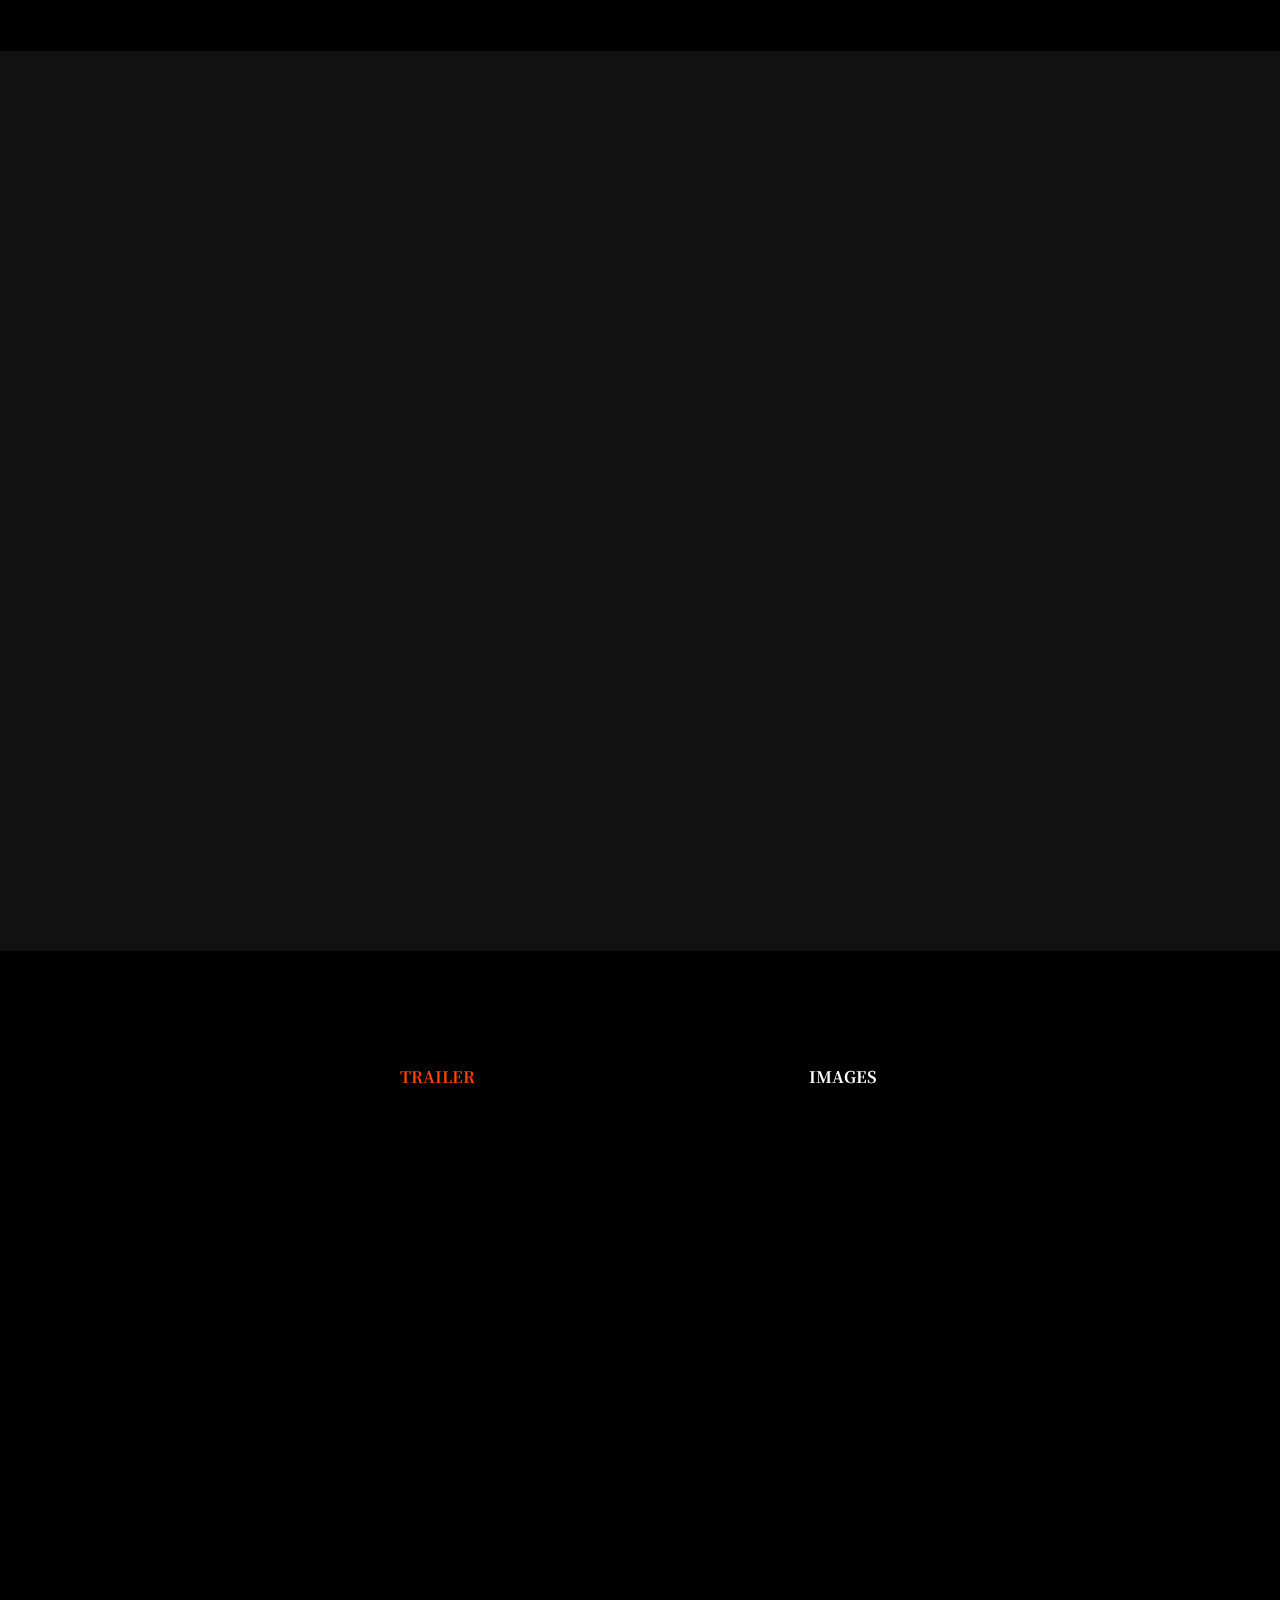
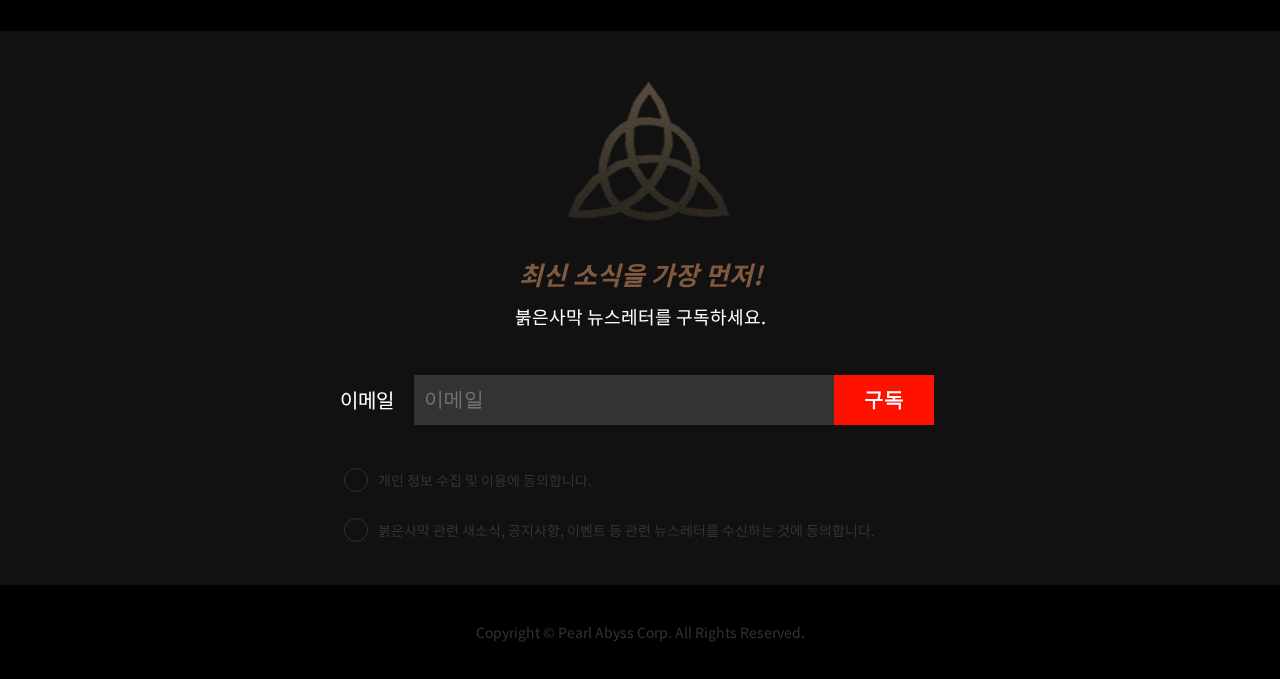
==== commit 27930b9b: "Add files via upload" ====
--- a/m_index.html
+++ b/m_index.html
@@ -93,49 +93,6 @@
 </li>
 </ul>
   </section>
- 
-  <!-- <div class="wrapper" id="js-wrapper">
-    <div class="main_title">전설이 사라지는 시대</div>
-    <div class="side_main">
-      <img src="images/horizontalmain.png">
-    </div>
-    <div class="redwall01">
-      <img src="images/red_wall01.png">
-    </div>
-    <div class="sections" id="js-slideContainer">
-      <section class="section">
-        <div class="skewimage">
-          <a><img src="images/mainvisual01.jpg"></a>
-          <span>처절한 용병들의 서사시</span>
-        </div>
-        <span id="trigger--title1"></span>
-      </section>
-      <section class="section">
-        <div class="skewimage">
-          <a><img src="images/mainvisual02.jpg"></a>
-          <span>광대한 파이웰 대륙</span>
-        </div>
-      </section>
-      <section class="section">
-        <div class="skewimage">
-          <a><img src="images/mainvisual04.jpg"></a>
-          <span>세상과 맞설 수 있는 자</span>
-        </div>
-      </section>
-      <section class="section">
-        <div class="skewimage">
-          <a><img src="images/mainvisual05.jpg"></a>
-          <span>나, 그리고 나의 용병단</span>
-        </div>
-      </section>
-      <section class="section">
-        <div class="skewimage">
-          <a><img src="images/mainvisual03.jpg"></a>
-          <span>만인의 모든 것에 대한 투쟁</span>
-        </div>
-      </section>
-    </div>
-  </div> -->
   <div id="div2">
     <div class="main_title">이 세계는 운명을 맞이할 준비가 되어있습니다.</div>
     <div class="sub_p">광대하지만 분열된 대륙. 차가운 사막. 화려하지만 거친 도시.
--- a/css/gamestyle.css
+++ b/css/gamestyle.css
@@ -653,7 +653,6 @@
   }
   .visual {
     width: 100vw;
-    height: 100vh;
   }
   .mainvideo {
     position: relative;
@@ -663,9 +662,16 @@
     overflow: hidden;
     margin-bottom: 4em;
   }
+  .m_mainvideo {
+    left: 0;
+    width: 100vw;
+    height: auto;
+    overflow: hidden;
+  }
   .button_p {
+    padding: 2rem;
     display: flex;
-    width: 96%;
+    width: 100%;
     left: 50%;
     bottom: 10%;
     margin: 0 auto;
@@ -674,10 +680,15 @@
   }
   .button_p button {
     font-size: 1.4rem;
+    width: 50%;
+    padding: 1rem 2rem;
+  }
+  .side_main {
+    left: -20%;
   }
   .side_main img {
     margin-left: -0rem;
-    width: 100%;
+    width: 70%;
   }
   .main_title::before {
     width: 9rem;
@@ -685,6 +696,12 @@
     background-size: cover;
     margin-bottom: 2rem;
   }
+  .slide_div {
+    width: 100vw;
+  }
+  .slick-list {
+    overflow: visible;
+  }
   .slide_div .skewimage {
     width: 80%;
     height: 70vh;
@@ -692,10 +709,11 @@
   }
   .wrapper {
     position: absolute !important;
-    top: 10%;
+    top: 50%;
     left: 0;
+    transform: translate(0, -50%);
     width: 100vw;
-    height: 100vh;
+    height: auto;
   }
   .wrapper li:nth-child(1) .skewimage img {
     height: 100%;
@@ -721,6 +739,9 @@
     height: 100%;
     object-fit: cover;
     object-position: -20rem;
+  }
+  .skewimage img {
+    filter: grayscale(0);
   }
   .skewimage span {
     font-size: 1.6rem;
@@ -734,7 +755,7 @@
   .slick-dots {
     display: flex;
     position: absolute;
-    bottom: 20%;
+    bottom: 15%;
     left: 50%;
     transform: translateX(-50%);
     z-index: 10;
